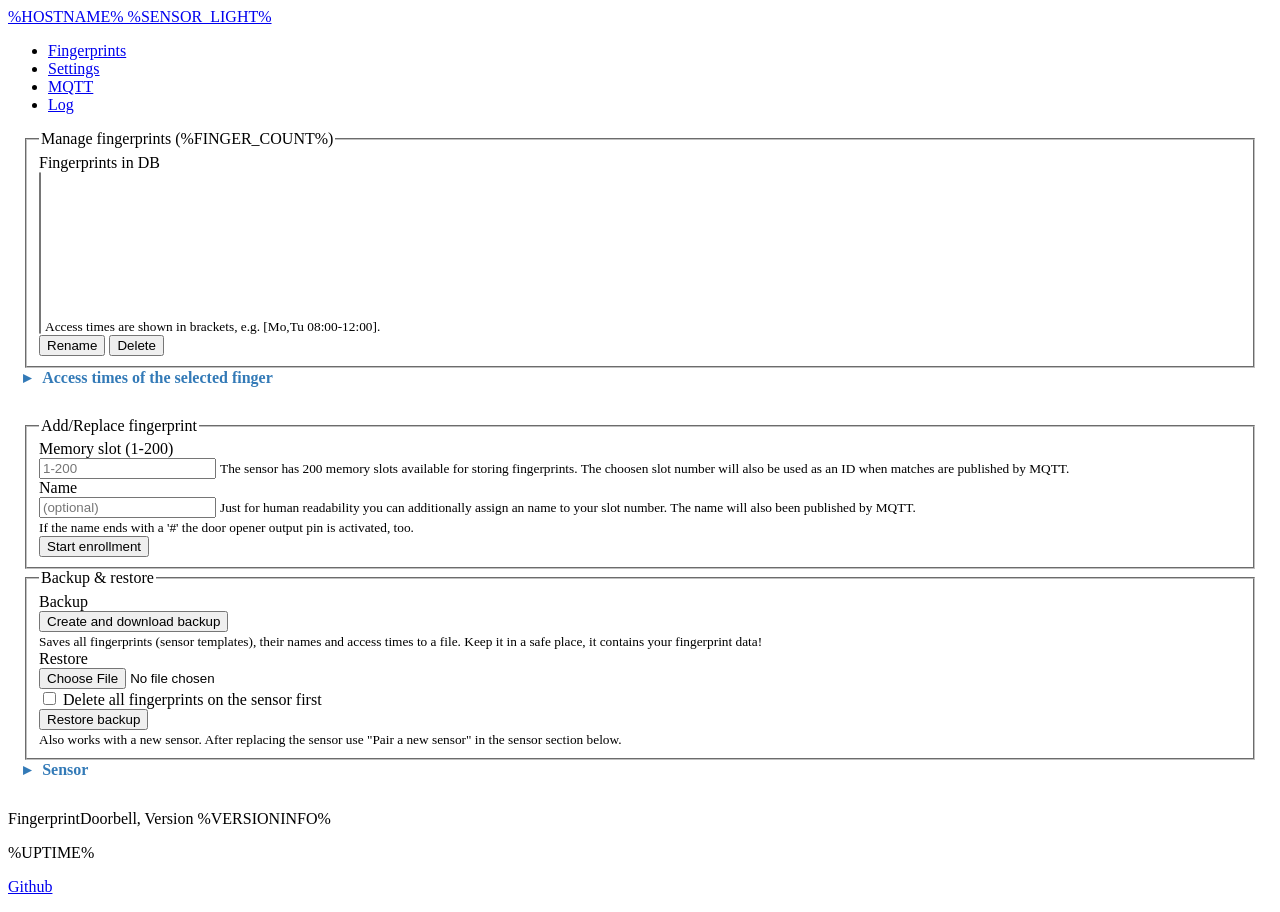
==== data/index.html @ 145e6b55 "v0.9.0: web UI cleanup, merge system page into log page Menu is now Fingerprints / Settings / MQTT /" ====
<!DOCTYPE html>
<html>
<head>
  <!-- created with https://bootstrapformbuilder.com/ -->
  <title>FingerprintDoorbell</title>
  <meta name="viewport" content="width=device-width, initial-scale=1" charset="utf-8">
  <link rel="icon" href="data:,">
  <link rel="stylesheet" type="text/css" href="bootstrap.min.css">
  <style>
	.alert-custom{
		background-color:#cecece;
		color:rgb(0, 0, 0);
	}
	.form-horizontal{
		margin-left: 15px;
		margin-right: 15px;
	}
	.collapsible {
		margin-bottom: 15px;
	}
	.collapsible summary {
		cursor: pointer;
		font-weight: bold;
		color: #337ab7;
		margin: 0 0 15px 0;
		list-style: none;
	}
	.collapsible summary::-webkit-details-marker {
		display: none;
	}
	.collapsible summary::before {
		content: "\25B8";
		display: inline-block;
		width: 1.2em;
	}
	.collapsible[open] summary::before {
		content: "\25BE";
	}
	.weekdays label {
		margin-right: 10px;
		font-weight: normal;
	}
  </style>
</head>
<body>
	<script>
		if (!!window.EventSource) {
			var source = new EventSource('/events');

			source.addEventListener('open', function(e) {
				console.log("Events Connected");
			}, false);

			source.addEventListener('error', function(e) {
				if (e.target.readyState != EventSource.OPEN) {
				console.log("Events Disconnected");
				}
			}, false);

			// the full log is on the log page; here the latest messages are only shown while an action is running
			// (enrollment, delete, ...). The server sends the old messages right after connecting, skip those.
			var firstMessage = true;
			var hideTimer = null;
			source.addEventListener('message', function(e) {
				var show = !firstMessage;
				if (firstMessage) {
					firstMessage = false;
					try { show = sessionStorage.getItem('showStatus') === '1'; sessionStorage.removeItem('showStatus'); } catch (err) {}
				}
				if (!show) return;
				var box = document.getElementById('statusBox');
				box.innerHTML = e.data;
				box.style.display = '';
				clearTimeout(hideTimer);
				hideTimer = setTimeout(function() { box.style.display = 'none'; }, 30000);
			}, false);

			// event is fired when server side fingerlist was changed (e.g. enrollment of new finger)
			source.addEventListener('fingerlist', function(e) {
				console.log("fingerlist", e.data);
				document.getElementById('selectedFingerprint').innerHTML = e.data;
				fillAccessForm();
			}, false);

		}

		// called by forms that redirect back to this page, so the status box shows the result
		function rememberStatus()
		{
			try { sessionStorage.setItem('showStatus', '1'); } catch (err) {}
			return true;
		}

		function reconnectSensor()
		{
			var info = document.getElementById('sensorReconnectInfo');
			info.textContent = ' reconnecting, this takes up to 10 seconds...';
			fetch('/sensor/reconnect', {method: 'POST'}).then(function() {
				setTimeout(function() { location.reload(); }, 12000);
			}).catch(function() { info.textContent = ' request failed'; });
		}

		function selectedFingerOption()
		{
			var list = document.getElementById("selectedFingerprint");
			return list.selectedIndex >= 0 ? list.options[list.selectedIndex] : null;
		}

		function askForNewName(e)
		{
			var option = selectedFingerOption();
			if (!option) {
				e.preventDefault();
				return;
			}
			var strOldName = option.getAttribute('data-name') || '';
			var newname = prompt('New Name?', strOldName);
			if (newname === null)
				document.getElementById('renameNewName').value = strOldName;
			else
				document.getElementById('renameNewName').value = newname;
		}

		function pad(n) { return (n < 10 ? '0' : '') + n; }
		// no modulo operator here: the template processor of the web server treats the percent sign as placeholder
		function minutesToTime(m) { m = parseInt(m, 10); var h = Math.floor(m / 60); var min = m - h * 60; if (h >= 24) h -= 24; return pad(h) + ':' + pad(min); }

		// fills the access time form with the schedule of the selected finger
		function fillAccessForm()
		{
			var option = selectedFingerOption();
			var form = document.getElementById('accessForm');
			if (!form) return;
			if (!option) {
				document.getElementById('accessFingerLabel').textContent = '(no finger selected)';
				return;
			}
			document.getElementById('accessFingerId').value = option.value;
			document.getElementById('accessFingerLabel').textContent = option.value + ' - ' + (option.getAttribute('data-name') || '');
			var days = parseInt(option.getAttribute('data-days'), 10);
			var from = parseInt(option.getAttribute('data-from'), 10);
			var to = parseInt(option.getAttribute('data-to'), 10);
			var mode = 'always';
			if (days === 0) mode = 'disabled';
			else if (!(days === 127 && from === 0 && to === 1440)) mode = 'restricted';
			form.querySelector('input[name=accessMode][value=' + mode + ']').checked = true;
			for (var d = 0; d < 7; d++)
				document.getElementById('day' + d).checked = mode !== 'restricted' || (days & (1 << d)) !== 0;
			document.getElementById('accessFrom').value = minutesToTime(mode === 'restricted' ? from : 0);
			document.getElementById('accessTo').value = (mode === 'restricted' && to !== 1440) ? minutesToTime(to) : '23:59';
			updateAccessMode();
		}

		function updateAccessMode()
		{
			var restricted = document.querySelector('input[name=accessMode][value=restricted]').checked;
			document.getElementById('accessRestrictions').style.display = restricted ? '' : 'none';
		}

		// backup / restore: the sensor work is done by the device in the background, so poll the status
		function setBackupStatus(text, isError)
		{
			var el = document.getElementById('backupStatus');
			el.textContent = text;
			el.className = isError ? 'text-danger' : 'text-muted';
		}

		function pollBackupStatus(onDone)
		{
			fetch('/backup/status').then(function (r) { return r.json(); }).then(function (status) {
				if (status.state === 'running') {
					setBackupStatus(status.message + (status.total ? ' (' + status.progress + '/' + status.total + ')' : ''), false);
					setTimeout(function () { pollBackupStatus(onDone); }, 1000);
				} else {
					setBackupStatus(status.message, status.state === 'error');
					document.getElementById('btnCreateBackup').disabled = false;
					document.getElementById('btnRestore').disabled = false;
					if (status.state === 'done' && onDone) onDone();
				}
			}).catch(function () { setTimeout(function () { pollBackupStatus(onDone); }, 2000); });
		}

		function createBackup()
		{
			document.getElementById('btnCreateBackup').disabled = true;
			setBackupStatus('Starting backup...', false);
			fetch('/backup/create', { method: 'POST' }).then(function (r) { return r.json(); }).then(function (status) {
				if (status.state === 'error') {
					setBackupStatus(status.message, true);
					document.getElementById('btnCreateBackup').disabled = false;
					return;
				}
				pollBackupStatus(function () { window.location = '/backup/download'; });
			});
		}

		function restoreBackup()
		{
			var fileInput = document.getElementById('restoreFile');
			if (!fileInput.files.length) {
				setBackupStatus('Please choose a backup file first.', true);
				return;
			}
			var clearFirst = document.getElementById('clearFirst').checked;
			if (!confirm('Restore the fingerprints from "' + fileInput.files[0].name + '"?' + (clearFirst ? '\nAll fingerprints currently stored on the sensor will be deleted first!' : '\nFingerprints with the same slot number will be overwritten.')))
				return;
			var data = new FormData();
			if (clearFirst) data.append('clearFirst', 'on');
			data.append('file', fileInput.files[0]);
			document.getElementById('btnRestore').disabled = true;
			setBackupStatus('Uploading...', false);
			fetch('/backup/restore', { method: 'POST', body: data }).then(function (r) { return r.json(); }).then(function (status) {
				if (status.state === 'error') {
					setBackupStatus(status.message, true);
					document.getElementById('btnRestore').disabled = false;
					return;
				}
				pollBackupStatus(null);
			}).catch(function () {
				setBackupStatus('Upload failed.', true);
				document.getElementById('btnRestore').disabled = false;
			});
		}

		document.addEventListener('DOMContentLoaded', function () {
			document.getElementById('selectedFingerprint').addEventListener('change', fillAccessForm);
			var radios = document.querySelectorAll('input[name=accessMode]');
			for (var i = 0; i < radios.length; i++) radios[i].addEventListener('change', updateAccessMode);
			fillAccessForm();
		});
    </script>

	<nav class="navbar navbar-inverse">
		<div class="container-fluid">
		  <div class="navbar-header">
			<a class="navbar-brand" href="/">%HOSTNAME% %SENSOR_LIGHT%</a>
		  </div>
		  <ul class="nav navbar-nav">
			<li class="active"><a href="#">Fingerprints</a></li>
			<li><a href="settings">Settings</a></li>
			<li><a href="mqtt">MQTT</a></li>
			<li><a href="log">Log</a></li>
		  </ul>
		</div>
	</nav>

	<div class="alert alert-custom" id="statusBox" role="alert" style="display: none"></div>

	<form class="form-horizontal" action="/editFingerprints" onsubmit="return rememberStatus()">
	<fieldset>

	<!-- Form Name -->
	<legend>Manage fingerprints (%FINGER_COUNT%)</legend>

	<!-- Select Multiple -->
	<div class="form-group">
	  <label class="col-md-4 control-label" for="selectedFingerprint">Fingerprints in DB</label>
	  <div class="col-md-4">
		<select id="selectedFingerprint" name="selectedFingerprint" class="form-control" size="10">
		  %FINGERLIST%
		</select>
		<input type="hidden" id="renameNewName" name="renameNewName" type="text" class="form-control input-md">
		<small class="text-muted">Access times are shown in brackets, e.g. [Mo,Tu 08:00-12:00].</small>
	  </div>
	</div>

	<!-- Button (Double) -->
	<div class="form-group">
	  <label class="col-md-4 control-label" for="btnRename"></label>
	  <div class="col-md-8">
		<button id="btnRename" name="btnRename" class="btn btn-info" onclick="askForNewName(event)">Rename</button>
		<button id="btnDelete" name="btnDelete" class="btn btn-danger" onclick="return confirm('Delete the selected fingerprint?')">Delete</button>
	  </div>
	</div>

	</fieldset>
	</form>

	<form class="form-horizontal" id="accessForm" action="/access" method="post">
	<details class="collapsible">
	<summary>Access times of the selected finger</summary>
	<input type="hidden" id="accessFingerId" name="accessFingerId" value="">

	<div class="form-group">
	  <label class="col-md-4 control-label">Finger</label>
	  <div class="col-md-4">
		<p class="form-control-static" id="accessFingerLabel"></p>
	  </div>
	</div>

	<div class="form-group">
	  <label class="col-md-4 control-label">Access</label>
	  <div class="col-md-4">
		<label class="radio-inline"><input type="radio" name="accessMode" value="always" checked> Always</label>
		<label class="radio-inline"><input type="radio" name="accessMode" value="restricted"> Only at certain times</label>
		<label class="radio-inline"><input type="radio" name="accessMode" value="disabled"> Disabled</label>
	  </div>
	</div>

	<div id="accessRestrictions">
	  <div class="form-group">
		<label class="col-md-4 control-label">Weekdays</label>
		<div class="col-md-4 weekdays">
		  <label><input type="checkbox" id="day0" name="day0"> Mo</label>
		  <label><input type="checkbox" id="day1" name="day1"> Tu</label>
		  <label><input type="checkbox" id="day2" name="day2"> We</label>
		  <label><input type="checkbox" id="day3" name="day3"> Th</label>
		  <label><input type="checkbox" id="day4" name="day4"> Fr</label>
		  <label><input type="checkbox" id="day5" name="day5"> Sa</label>
		  <label><input type="checkbox" id="day6" name="day6"> Su</label>
		</div>
	  </div>
	  <div class="form-group">
		<label class="col-md-4 control-label" for="accessFrom">Time</label>
		<div class="col-md-2">
		  <input type="time" id="accessFrom" name="accessFrom" class="form-control" value="00:00">
		</div>
		<div class="col-md-2">
		  <input type="time" id="accessTo" name="accessTo" class="form-control" value="23:59">
		</div>
		<div class="col-md-4 col-md-offset-4">
		  <small class="text-muted">From - to. A window over midnight (e.g. 22:00 - 06:00) is possible. Outside of the allowed times the finger is
			not accepted: no match is published, the door is not opened and "accessDenied" is published instead. Needs a working time (NTP).</small>
		</div>
	  </div>
	</div>

	<div class="form-group">
	  <label class="col-md-4 control-label"></label>
	  <div class="col-md-4">
		<button id="btnSaveAccess" name="btnSaveAccess" class="btn btn-success">Save access times</button>
	  </div>
	</div>
	</details>
	</form>

	<form class="form-horizontal" action="/enroll" onsubmit="return rememberStatus()">
	<fieldset>

	<!-- Form Name -->
	<legend>Add/Replace fingerprint</legend>

	<!-- Text input-->
	<div class="form-group">
	  <label class="col-md-4 control-label" for="newFingerprintId">Memory slot (1-200)</label>
	  <div class="col-md-4">
	  <input id="newFingerprintId" name="newFingerprintId" type="text" placeholder="1-200" class="form-control input-md" required="">
	  <small class="text-muted">The sensor has 200 memory slots available for storing fingerprints. The choosen slot number will also be used as an ID when matches are published by MQTT.</small>
	  </div>
	</div>

	<!-- Text input-->
	<div class="form-group">
	  <label class="col-md-4 control-label" for="newFingerprintName">Name</label>
	  <div class="col-md-4">
	  <input id="newFingerprintName" name="newFingerprintName" type="text" placeholder="(optional)" class="form-control input-md">
	  <small class="text-muted">Just for human readability you can additionally assign an name to your slot number. The name will also been published by MQTT.<br>
		If the name ends with a '#' the door opener output pin is activated, too.</small>
	  </div>
	</div>

	<!-- Button -->
	<div class="form-group">
	  <label class="col-md-4 control-label" for="startEnrollment"></label>
	  <div class="col-md-4">
		<button id="startEnrollment" name="startEnrollment" class="btn btn-success">Start enrollment</button>
	  </div>
	</div>

	</fieldset>
	</form>

	<div class="form-horizontal">
	<fieldset>
	<legend>Backup &amp; restore</legend>

	<div class="form-group">
	  <label class="col-md-4 control-label">Backup</label>
	  <div class="col-md-4">
		<button id="btnCreateBackup" type="button" class="btn btn-info" onclick="createBackup()">Create and download backup</button><br>
		<small class="text-muted">Saves all fingerprints (sensor templates), their names and access times to a file. Keep it in a safe
		  place, it contains your fingerprint data!</small>
	  </div>
	</div>

	<div class="form-group">
	  <label class="col-md-4 control-label" for="restoreFile">Restore</label>
	  <div class="col-md-4">
		<input type="file" id="restoreFile" accept=".fpdb">
		<div class="checkbox">
		  <label><input type="checkbox" id="clearFirst"> Delete all fingerprints on the sensor first</label>
		</div>
		<button id="btnRestore" type="button" class="btn btn-warning" onclick="restoreBackup()">Restore backup</button><br>
		<small class="text-muted">Also works with a new sensor. After replacing the sensor use "Pair a new sensor" in the sensor section below.</small>
	  </div>
	</div>

	<div class="form-group">
	  <label class="col-md-4 control-label"></label>
	  <div class="col-md-4">
		<span id="backupStatus" class="text-muted"></span>
	  </div>
	</div>
	</fieldset>
	</div>

	<form class="form-horizontal" onsubmit="return rememberStatus()">
	<details class="collapsible">
	<summary>Sensor</summary>

	<div class="form-group">
	  <label class="col-md-4 control-label">State</label>
	  <div class="col-md-4">
		<p class="form-control-static">%SENSOR_STATE%</p>
	  </div>
	</div>

	<div class="form-group">
	  <label class="col-md-4 control-label">Connection</label>
	  <div class="col-md-8">
		<button type="button" id="btnSensorReconnect" class="btn btn-default" onclick="reconnectSensor()">Reconnect sensor</button>
		<span id="sensorReconnectInfo"></span>
	  </div>
	</div>

	<div class="form-group">
	  <label class="col-md-4 control-label">Pairing</label>
	  <div class="col-md-4">
		<button id="btnDoPairing" name="btnDoPairing" class="btn btn-warning" type="submit" formaction="pairing">Pair a new sensor</button><br>
		<small class="text-muted">Needed after replacing the sensor. The sensor only accepts this device afterwards.</small>
	  </div>
	</div>

	<div class="form-group">
	  <label class="col-md-4 control-label">Delete</label>
	  <div class="col-md-4">
		<button id="btnDeleteAllFingerprints" name="btnDeleteAllFingerprints" class="btn btn-danger" type="submit"
		  formaction="deleteAllFingerprints" onclick="return confirm('This will delete all fingerprints. Are you sure you wanna do that?')">Delete all fingerprints</button>
	  </div>
	</div>
	</details>
	</form>

	<p></p>
	<nav class="navbar navbar-default ">
		<div class="container-fluid">
			<p class="navbar-text">FingerprintDoorbell, Version %VERSIONINFO%</p>
			<p class="navbar-text">%UPTIME%</p>
			<p class="navbar-text"><a href="https://github.com/Kalored/FingerprintDoorbell-geronet1" target="_blank">Github</a></p>
		</div>
	</nav>

</body>
</html>
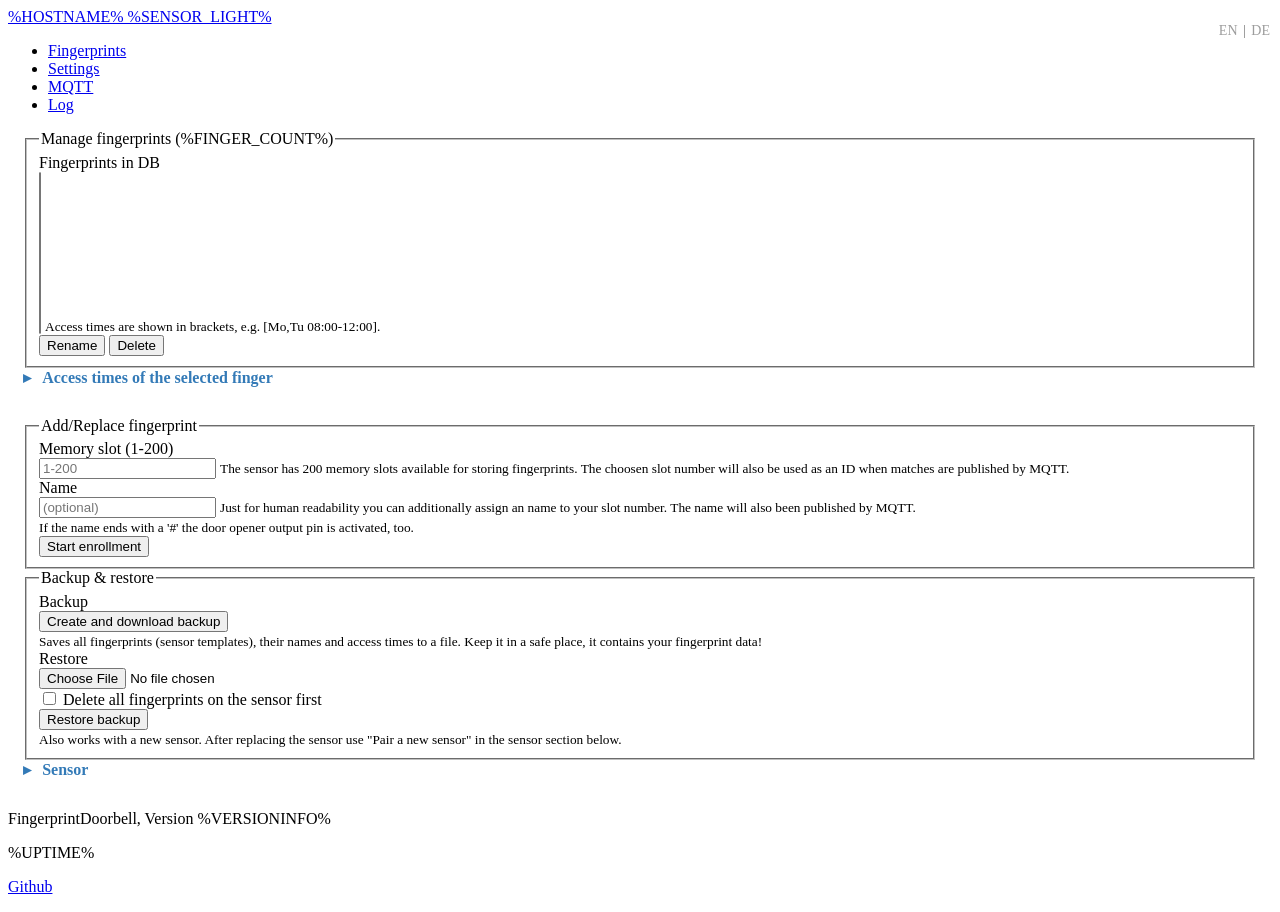
==== commit 403f6f6a: "v0.11.0: web interface in English and German Language switch EN | DE on the right of the navbar, sav" ====
--- a/data/index.html
+++ b/data/index.html
@@ -1,11 +1,12 @@
 <!DOCTYPE html>
-<html>
+<html lang="%LANG%">
 <head>
   <!-- created with https://bootstrapformbuilder.com/ -->
   <title>FingerprintDoorbell</title>
   <meta name="viewport" content="width=device-width, initial-scale=1" charset="utf-8">
   <link rel="icon" href="data:,">
   <link rel="stylesheet" type="text/css" href="bootstrap.min.css">
+  <script src="i18n.js?v=%VERSIONINFO%"></script>
   <style>
 	.alert-custom{
 		background-color:#cecece;
@@ -94,10 +95,10 @@
 		function reconnectSensor()
 		{
 			var info = document.getElementById('sensorReconnectInfo');
-			info.textContent = ' reconnecting, this takes up to 10 seconds...';
+			info.textContent = ' ' + t('reconnecting, this takes up to 10 seconds...');
 			fetch('/sensor/reconnect', {method: 'POST'}).then(function() {
 				setTimeout(function() { location.reload(); }, 12000);
-			}).catch(function() { info.textContent = ' request failed'; });
+			}).catch(function() { info.textContent = ' ' + t('request failed'); });
 		}
 
 		function selectedFingerOption()
@@ -114,7 +115,7 @@
 				return;
 			}
 			var strOldName = option.getAttribute('data-name') || '';
-			var newname = prompt('New Name?', strOldName);
+			var newname = prompt(t('New Name?'), strOldName);
 			if (newname === null)
 				document.getElementById('renameNewName').value = strOldName;
 			else
@@ -202,7 +203,7 @@
 				return;
 			}
 			var clearFirst = document.getElementById('clearFirst').checked;
-			if (!confirm('Restore the fingerprints from "' + fileInput.files[0].name + '"?' + (clearFirst ? '\nAll fingerprints currently stored on the sensor will be deleted first!' : '\nFingerprints with the same slot number will be overwritten.')))
+			if (!confirm(t('Restore the fingerprints from') + ' "' + fileInput.files[0].name + '"?\n' + t(clearFirst ? 'All fingerprints currently stored on the sensor will be deleted first!' : 'Fingerprints with the same slot number will be overwritten.')))
 				return;
 			var data = new FormData();
 			if (clearFirst) data.append('clearFirst', 'on');
@@ -232,6 +233,7 @@
 
 	<nav class="navbar navbar-inverse">
 		<div class="container-fluid">
+			<span class="lang-switch"><a href="#" class="lang-en" onclick="return setLanguage('en')">EN</a> | <a href="#" class="lang-de" onclick="return setLanguage('de')">DE</a></span>
 		  <div class="navbar-header">
 			<a class="navbar-brand" href="/">%HOSTNAME% %SENSOR_LIGHT%</a>
 		  </div>
@@ -244,7 +246,7 @@
 		</div>
 	</nav>
 
-	<div class="alert alert-custom" id="statusBox" role="alert" style="display: none"></div>
+	<div class="alert alert-custom notranslate" id="statusBox" role="alert" style="display: none"></div>
 
 	<form class="form-horizontal" action="/editFingerprints" onsubmit="return rememberStatus()">
 	<fieldset>
@@ -269,7 +271,7 @@
 	  <label class="col-md-4 control-label" for="btnRename"></label>
 	  <div class="col-md-8">
 		<button id="btnRename" name="btnRename" class="btn btn-info" onclick="askForNewName(event)">Rename</button>
-		<button id="btnDelete" name="btnDelete" class="btn btn-danger" onclick="return confirm('Delete the selected fingerprint?')">Delete</button>
+		<button id="btnDelete" name="btnDelete" class="btn btn-danger" onclick="return confirm(t('Delete the selected fingerprint?'))">Delete</button>
 	  </div>
 	</div>
 
@@ -405,7 +407,7 @@
 	</div>
 
 	<form class="form-horizontal" onsubmit="return rememberStatus()">
-	<details class="collapsible">
+	<details class="collapsible" id="sensorDetails">
 	<summary>Sensor</summary>
 
 	<div class="form-group">
@@ -424,6 +426,44 @@
 	</div>
 
 	<div class="form-group">
+	  <label class="col-md-4 control-label">Touch ring</label>
+	  <div class="col-md-8">
+		<label class="checkbox-inline"><input type="checkbox" id="ringLedSwitch"> LED ring on</label>
+		<label class="checkbox-inline"><input type="checkbox" id="ringIgnoreSwitch"> Ignore touch ring</label><br>
+		<small class="text-muted">Touch ring pin (GPIO 5): <b id="ringPin">?</b>. "Ignore touch ring" scans without the ring signal and is reset by a restart. More details under Settings, LED ring.</small>
+	  </div>
+	</div>
+	<script>
+		(function () {
+			var lastClick = 0;
+			function send(key, on) {
+				var body = new URLSearchParams();
+				body.append(key, on ? '1' : '0');
+				lastClick = Date.now();
+				fetch('/sensor/ring', { method: 'POST', body: body });
+			}
+			document.getElementById('ringLedSwitch').addEventListener('change', function () { send('led', this.checked); });
+			document.getElementById('ringIgnoreSwitch').addEventListener('change', function () { send('ignore', this.checked); });
+			function poll() {
+				fetch('/sensor/status').then(function (r) { return r.json(); }).then(function (j) {
+					document.getElementById('ringPin').textContent = j.pin ? 'touched' : 'idle (not touched)';
+					if (Date.now() - lastClick > 3000) {
+						document.getElementById('ringLedSwitch').checked = j.led;
+						document.getElementById('ringIgnoreSwitch').checked = j.ignore;
+					}
+				}).catch(function () { });
+			}
+			// only poll while the sensor section is open
+			var details = document.getElementById('sensorDetails');
+			var timer = null;
+			details.addEventListener('toggle', function () {
+				if (details.open) { poll(); timer = setInterval(poll, 2000); }
+				else clearInterval(timer);
+			});
+		})();
+	</script>
+
+	<div class="form-group">
 	  <label class="col-md-4 control-label">Pairing</label>
 	  <div class="col-md-4">
 		<button id="btnDoPairing" name="btnDoPairing" class="btn btn-warning" type="submit" formaction="pairing">Pair a new sensor</button><br>
@@ -435,7 +475,7 @@
 	  <label class="col-md-4 control-label">Delete</label>
 	  <div class="col-md-4">
 		<button id="btnDeleteAllFingerprints" name="btnDeleteAllFingerprints" class="btn btn-danger" type="submit"
-		  formaction="deleteAllFingerprints" onclick="return confirm('This will delete all fingerprints. Are you sure you wanna do that?')">Delete all fingerprints</button>
+		  formaction="deleteAllFingerprints" onclick="return confirm(t('This will delete all fingerprints. Are you sure you wanna do that?'))">Delete all fingerprints</button>
 	  </div>
 	</div>
 	</details>
@@ -446,7 +486,7 @@
 		<div class="container-fluid">
 			<p class="navbar-text">FingerprintDoorbell, Version %VERSIONINFO%</p>
 			<p class="navbar-text">%UPTIME%</p>
-			<p class="navbar-text"><a href="https://github.com/Kalored/FingerprintDoorbell-geronet1" target="_blank">Github</a></p>
+			<p class="navbar-text"><a href="https://github.com/Kalored/FingerprintDoorbell-NG" target="_blank">Github</a></p>
 		</div>
 	</nav>
 
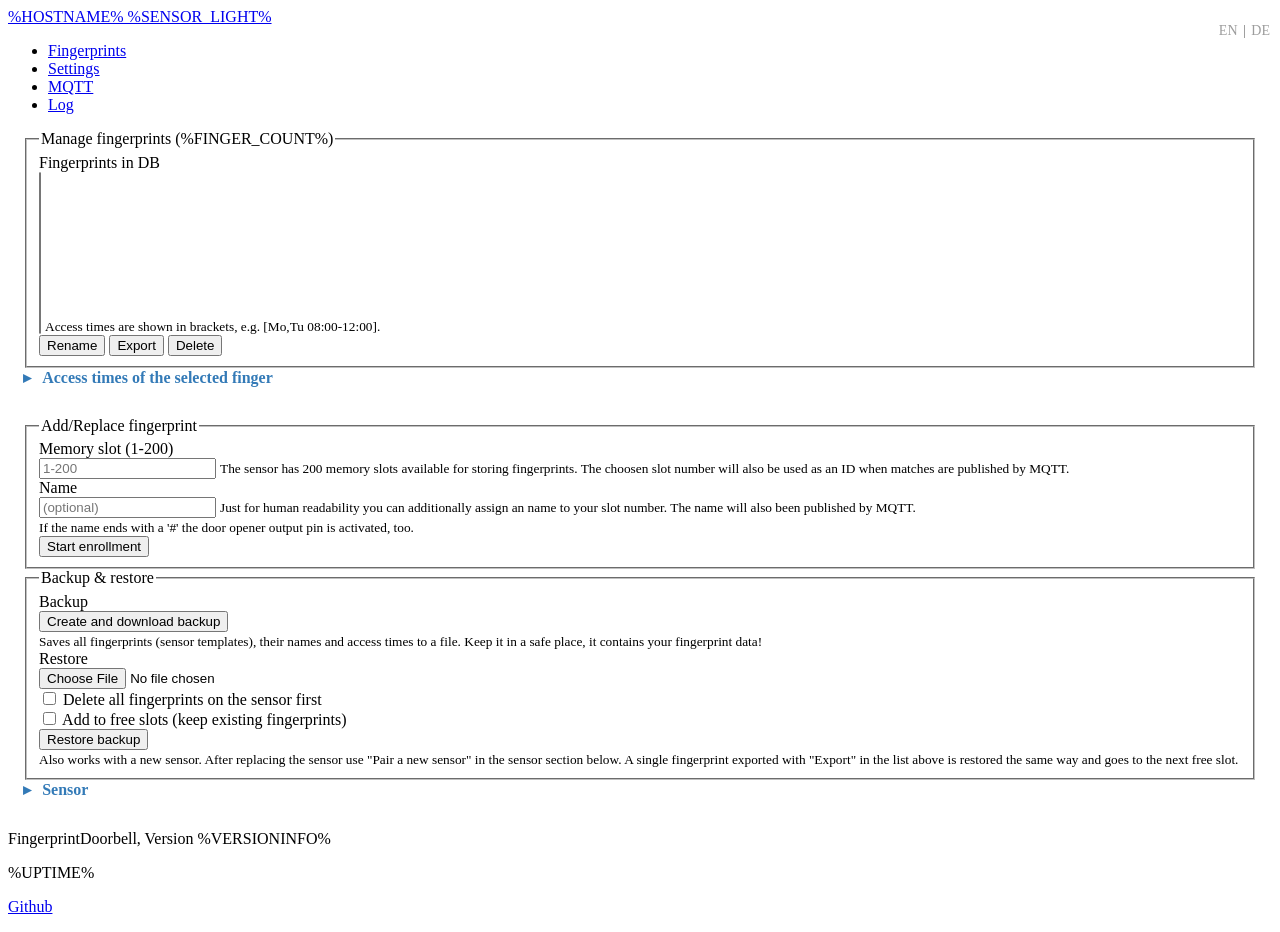
==== commit 32799755: "v0.12.0: export single fingerprints, import into the next free slot Co-Authored-By: Claude Sonnet 5." ====
--- a/data/index.html
+++ b/data/index.html
@@ -161,9 +161,13 @@
 		// backup / restore: the sensor work is done by the device in the background, so poll the status
 		function setBackupStatus(text, isError)
 		{
-			var el = document.getElementById('backupStatus');
-			el.textContent = text;
-			el.className = isError ? 'text-danger' : 'text-muted';
+			var ids = ['backupStatus', 'exportStatus'];
+			for (var i = 0; i < ids.length; i++) {
+				var el = document.getElementById(ids[i]);
+				if (!el) continue;
+				el.textContent = text;
+				el.className = isError ? 'text-danger' : 'text-muted';
+			}
 		}
 
 		function pollBackupStatus(onDone)
@@ -195,6 +199,48 @@
 			});
 		}
 
+		// exports only the selected fingerprint (slot number, name, access times and template) as .fpdb file
+		function exportFinger()
+		{
+			var option = selectedFingerOption();
+			if (!option) {
+				setBackupStatus(t('No fingerprint selected.'), true);
+				return;
+			}
+			document.getElementById('btnExport').disabled = true;
+			setBackupStatus(t('Starting backup...'), false);
+			fetch('/backup/create?id=' + encodeURIComponent(option.value), { method: 'POST' }).then(function (r) { return r.json(); }).then(function (status) {
+				if (status.state === 'error') {
+					setBackupStatus(status.message, true);
+					document.getElementById('btnExport').disabled = false;
+					return;
+				}
+				pollBackupStatus(function () { document.getElementById('btnExport').disabled = false; window.location = '/backup/download'; });
+			}).catch(function () {
+				setBackupStatus(t('request failed'), true);
+				document.getElementById('btnExport').disabled = false;
+			});
+		}
+
+		// the two restore options exclude each other
+		function restoreOptionChanged(changed)
+		{
+			var clear = document.getElementById('clearFirst');
+			var free = document.getElementById('addToFree');
+			if (changed === 'clear' && clear.checked) free.checked = false;
+			if (changed === 'free' && free.checked) clear.checked = false;
+		}
+
+		// a file of a single fingerprint ("finger-5-...") is added to a free slot by default
+		function restoreFileChanged()
+		{
+			var fileInput = document.getElementById('restoreFile');
+			if (fileInput.files.length && fileInput.files[0].name.indexOf('finger-') === 0) {
+				document.getElementById('addToFree').checked = true;
+				restoreOptionChanged('free');
+			}
+		}
+
 		function restoreBackup()
 		{
 			var fileInput = document.getElementById('restoreFile');
@@ -203,10 +249,13 @@
 				return;
 			}
 			var clearFirst = document.getElementById('clearFirst').checked;
-			if (!confirm(t('Restore the fingerprints from') + ' "' + fileInput.files[0].name + '"?\n' + t(clearFirst ? 'All fingerprints currently stored on the sensor will be deleted first!' : 'Fingerprints with the same slot number will be overwritten.')))
+			var addToFree = document.getElementById('addToFree').checked;
+			var warning = clearFirst ? 'All fingerprints currently stored on the sensor will be deleted first!' : (addToFree ? 'The fingerprints are added to the next free slots, nothing is overwritten.' : 'Fingerprints with the same slot number will be overwritten.');
+			if (!confirm(t('Restore the fingerprints from') + ' "' + fileInput.files[0].name + '"?\n' + t(warning)))
 				return;
 			var data = new FormData();
 			if (clearFirst) data.append('clearFirst', 'on');
+			else if (addToFree) data.append('addToFree', 'on');
 			data.append('file', fileInput.files[0]);
 			document.getElementById('btnRestore').disabled = true;
 			setBackupStatus('Uploading...', false);
@@ -271,7 +320,9 @@
 	  <label class="col-md-4 control-label" for="btnRename"></label>
 	  <div class="col-md-8">
 		<button id="btnRename" name="btnRename" class="btn btn-info" onclick="askForNewName(event)">Rename</button>
-		<button id="btnDelete" name="btnDelete" class="btn btn-danger" onclick="return confirm(t('Delete the selected fingerprint?'))">Delete</button>
+		<button id="btnExport" type="button" class="btn btn-default" onclick="exportFinger()">Export</button>
+		<button id="btnDelete" name="btnDelete" class="btn btn-danger" onclick="return confirm(t('Delete the selected fingerprint?'))">Delete</button><br>
+		<small id="exportStatus" class="text-muted"></small>
 	  </div>
 	</div>
 
@@ -388,12 +439,16 @@
 	<div class="form-group">
 	  <label class="col-md-4 control-label" for="restoreFile">Restore</label>
 	  <div class="col-md-4">
-		<input type="file" id="restoreFile" accept=".fpdb">
+		<input type="file" id="restoreFile" accept=".fpdb" onchange="restoreFileChanged()">
 		<div class="checkbox">
-		  <label><input type="checkbox" id="clearFirst"> Delete all fingerprints on the sensor first</label>
+		  <label><input type="checkbox" id="clearFirst" onchange="restoreOptionChanged('clear')"> Delete all fingerprints on the sensor first</label>
+		</div>
+		<div class="checkbox">
+		  <label><input type="checkbox" id="addToFree" onchange="restoreOptionChanged('free')"> Add to free slots (keep existing fingerprints)</label>
 		</div>
 		<button id="btnRestore" type="button" class="btn btn-warning" onclick="restoreBackup()">Restore backup</button><br>
-		<small class="text-muted">Also works with a new sensor. After replacing the sensor use "Pair a new sensor" in the sensor section below.</small>
+		<small class="text-muted">Also works with a new sensor. After replacing the sensor use "Pair a new sensor" in the sensor section below.
+		  A single fingerprint exported with "Export" in the list above is restored the same way and goes to the next free slot.</small>
 	  </div>
 	</div>
 
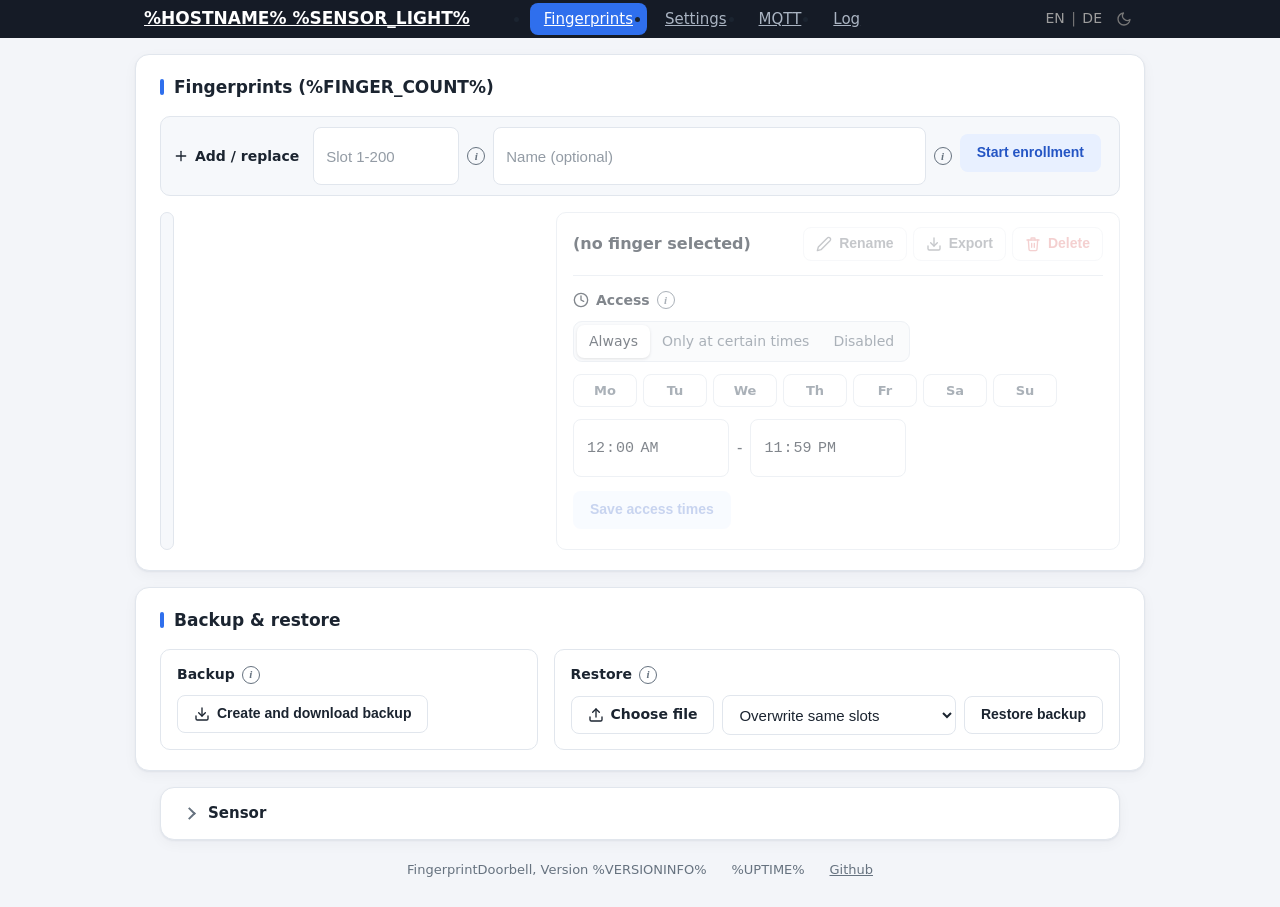
==== commit 3d90be1e: "v0.13.0: new web interface (cards, tabs, light/dark mode) Co-Authored-By: Claude Sonnet 5.5 <noreply" ====
--- a/data/index.html
+++ b/data/index.html
@@ -6,42 +6,8 @@
   <meta name="viewport" content="width=device-width, initial-scale=1" charset="utf-8">
   <link rel="icon" href="data:,">
   <link rel="stylesheet" type="text/css" href="bootstrap.min.css">
+  <link rel="stylesheet" type="text/css" href="style.css?v=%VERSIONINFO%">
   <script src="i18n.js?v=%VERSIONINFO%"></script>
-  <style>
-	.alert-custom{
-		background-color:#cecece;
-		color:rgb(0, 0, 0);
-	}
-	.form-horizontal{
-		margin-left: 15px;
-		margin-right: 15px;
-	}
-	.collapsible {
-		margin-bottom: 15px;
-	}
-	.collapsible summary {
-		cursor: pointer;
-		font-weight: bold;
-		color: #337ab7;
-		margin: 0 0 15px 0;
-		list-style: none;
-	}
-	.collapsible summary::-webkit-details-marker {
-		display: none;
-	}
-	.collapsible summary::before {
-		content: "\25B8";
-		display: inline-block;
-		width: 1.2em;
-	}
-	.collapsible[open] summary::before {
-		content: "\25BE";
-	}
-	.weekdays label {
-		margin-right: 10px;
-		font-weight: normal;
-	}
-  </style>
 </head>
 <body>
 	<script>
@@ -68,7 +34,7 @@
 					firstMessage = false;
 					try { show = sessionStorage.getItem('showStatus') === '1'; sessionStorage.removeItem('showStatus'); } catch (err) {}
 				}
-				if (!show) return;
+				if (!show || backupJobActive) return;
 				var box = document.getElementById('statusBox');
 				box.innerHTML = e.data;
 				box.style.display = '';
@@ -130,21 +96,26 @@
 		function fillAccessForm()
 		{
 			var option = selectedFingerOption();
-			var form = document.getElementById('accessForm');
-			if (!form) return;
+			var panel = document.getElementById('fingerDetail');
+			if (!panel) return;
+			panel.classList.toggle('empty', !option);
+			var inputs = panel.querySelectorAll('button, input');
+			for (var k = 0; k < inputs.length; k++) inputs[k].disabled = !option;
 			if (!option) {
 				document.getElementById('accessFingerLabel').textContent = '(no finger selected)';
+				document.getElementById('accessFingerSlot').textContent = '';
 				return;
 			}
 			document.getElementById('accessFingerId').value = option.value;
-			document.getElementById('accessFingerLabel').textContent = option.value + ' - ' + (option.getAttribute('data-name') || '');
+			document.getElementById('accessFingerSlot').textContent = option.value;
+			document.getElementById('accessFingerLabel').textContent = option.getAttribute('data-name') || '';
 			var days = parseInt(option.getAttribute('data-days'), 10);
 			var from = parseInt(option.getAttribute('data-from'), 10);
 			var to = parseInt(option.getAttribute('data-to'), 10);
 			var mode = 'always';
 			if (days === 0) mode = 'disabled';
 			else if (!(days === 127 && from === 0 && to === 1440)) mode = 'restricted';
-			form.querySelector('input[name=accessMode][value=' + mode + ']').checked = true;
+			document.querySelector('input[name=accessMode][value=' + mode + ']').checked = true;
 			for (var d = 0; d < 7; d++)
 				document.getElementById('day' + d).checked = mode !== 'restricted' || (days & (1 << d)) !== 0;
 			document.getElementById('accessFrom').value = minutesToTime(mode === 'restricted' ? from : 0);
@@ -159,6 +130,12 @@
 		}
 
 		// backup / restore: the sensor work is done by the device in the background, so poll the status
+		// while a backup/export/restore runs its progress is shown next to the buttons, not in the status box at the top
+		var backupJobActive = false;
+		var backupJobTimer = null;
+		function startBackupJob() { clearTimeout(backupJobTimer); backupJobActive = true; backupJobTimer = setTimeout(function () { backupJobActive = false; }, 120000); }
+		function endBackupJob() { clearTimeout(backupJobTimer); backupJobTimer = setTimeout(function () { backupJobActive = false; }, 3000); }
+
 		function setBackupStatus(text, isError)
 		{
 			var ids = ['backupStatus', 'exportStatus'];
@@ -178,6 +155,7 @@
 					setTimeout(function () { pollBackupStatus(onDone); }, 1000);
 				} else {
 					setBackupStatus(status.message, status.state === 'error');
+					endBackupJob();
 					document.getElementById('btnCreateBackup').disabled = false;
 					document.getElementById('btnRestore').disabled = false;
 					if (status.state === 'done' && onDone) onDone();
@@ -187,6 +165,7 @@
 
 		function createBackup()
 		{
+			startBackupJob();
 			document.getElementById('btnCreateBackup').disabled = true;
 			setBackupStatus('Starting backup...', false);
 			fetch('/backup/create', { method: 'POST' }).then(function (r) { return r.json(); }).then(function (status) {
@@ -207,6 +186,7 @@
 				setBackupStatus(t('No fingerprint selected.'), true);
 				return;
 			}
+			startBackupJob();
 			document.getElementById('btnExport').disabled = true;
 			setBackupStatus(t('Starting backup...'), false);
 			fetch('/backup/create?id=' + encodeURIComponent(option.value), { method: 'POST' }).then(function (r) { return r.json(); }).then(function (status) {
@@ -222,23 +202,13 @@
 			});
 		}
 
-		// the two restore options exclude each other
-		function restoreOptionChanged(changed)
-		{
-			var clear = document.getElementById('clearFirst');
-			var free = document.getElementById('addToFree');
-			if (changed === 'clear' && clear.checked) free.checked = false;
-			if (changed === 'free' && free.checked) clear.checked = false;
-		}
-
 		// a file of a single fingerprint ("finger-5-...") is added to a free slot by default
 		function restoreFileChanged()
 		{
 			var fileInput = document.getElementById('restoreFile');
-			if (fileInput.files.length && fileInput.files[0].name.indexOf('finger-') === 0) {
-				document.getElementById('addToFree').checked = true;
-				restoreOptionChanged('free');
-			}
+			document.getElementById('restoreFileName').textContent = fileInput.files.length ? fileInput.files[0].name : t('Choose file');
+			if (fileInput.files.length && fileInput.files[0].name.indexOf('finger-') === 0)
+				document.getElementById('restoreMode').value = 'free';
 		}
 
 		function restoreBackup()
@@ -248,8 +218,9 @@
 				setBackupStatus('Please choose a backup file first.', true);
 				return;
 			}
-			var clearFirst = document.getElementById('clearFirst').checked;
-			var addToFree = document.getElementById('addToFree').checked;
+			var mode = document.getElementById('restoreMode').value;
+			var clearFirst = mode === 'clear';
+			var addToFree = mode === 'free';
 			var warning = clearFirst ? 'All fingerprints currently stored on the sensor will be deleted first!' : (addToFree ? 'The fingerprints are added to the next free slots, nothing is overwritten.' : 'Fingerprints with the same slot number will be overwritten.');
 			if (!confirm(t('Restore the fingerprints from') + ' "' + fileInput.files[0].name + '"?\n' + t(warning)))
 				return;
@@ -257,6 +228,7 @@
 			if (clearFirst) data.append('clearFirst', 'on');
 			else if (addToFree) data.append('addToFree', 'on');
 			data.append('file', fileInput.files[0]);
+			startBackupJob();
 			document.getElementById('btnRestore').disabled = true;
 			setBackupStatus('Uploading...', false);
 			fetch('/backup/restore', { method: 'POST', body: data }).then(function (r) { return r.json(); }).then(function (status) {
@@ -297,168 +269,94 @@
 
 	<div class="alert alert-custom notranslate" id="statusBox" role="alert" style="display: none"></div>
 
-	<form class="form-horizontal" action="/editFingerprints" onsubmit="return rememberStatus()">
-	<fieldset>
-
-	<!-- Form Name -->
-	<legend>Manage fingerprints (%FINGER_COUNT%)</legend>
-
-	<!-- Select Multiple -->
-	<div class="form-group">
-	  <label class="col-md-4 control-label" for="selectedFingerprint">Fingerprints in DB</label>
-	  <div class="col-md-4">
-		<select id="selectedFingerprint" name="selectedFingerprint" class="form-control" size="10">
+	<!-- the three forms of this page are empty on purpose: the inputs and buttons reference them with the form attribute, so the layout is free -->
+	<form id="editForm" action="/editFingerprints" onsubmit="return rememberStatus()"></form>
+	<form id="enrollForm" action="/enroll" onsubmit="return rememberStatus()"></form>
+	<form id="accessForm" action="/access" method="post"></form>
+
+	<div class="form-horizontal">
+	<h2 class="card-title">Fingerprints (%FINGER_COUNT%)</h2>
+
+	<div class="addbar">
+	  <span class="addbar-label"><svg class="ic" viewBox="0 0 24 24"><line x1="12" y1="5" x2="12" y2="19"/><line x1="5" y1="12" x2="19" y2="12"/></svg> Add / replace</span>
+	  <input id="newFingerprintId" name="newFingerprintId" form="enrollForm" type="text" inputmode="numeric" placeholder="Slot 1-200" title="Memory slot" class="form-control input-md slot-input" required="">
+	  <span class="tip" tabindex="0" data-tip="The sensor has 200 memory slots available for storing fingerprints. The choosen slot number will also be used as an ID when matches are published by MQTT.">i</span>
+	  <input id="newFingerprintName" name="newFingerprintName" form="enrollForm" type="text" placeholder="Name (optional)" class="form-control input-md name-input">
+	  <span class="tip r" tabindex="0" data-tip="Just for human readability you can additionally assign an name to your slot number. The name will also been published by MQTT. If the name ends with a '#' the door opener output pin is activated, too.">i</span>
+	  <button id="startEnrollment" name="startEnrollment" form="enrollForm" class="btn btn-primary">Start enrollment</button>
+	</div>
+
+	<div class="finger-grid">
+	  <div class="finger-list">
+		<select id="selectedFingerprint" name="selectedFingerprint" form="editForm" class="form-control" size="8">
 		  %FINGERLIST%
 		</select>
-		<input type="hidden" id="renameNewName" name="renameNewName" type="text" class="form-control input-md">
-		<small class="text-muted">Access times are shown in brackets, e.g. [Mo,Tu 08:00-12:00].</small>
-	  </div>
-	</div>
-
-	<!-- Button (Double) -->
-	<div class="form-group">
-	  <label class="col-md-4 control-label" for="btnRename"></label>
-	  <div class="col-md-8">
-		<button id="btnRename" name="btnRename" class="btn btn-info" onclick="askForNewName(event)">Rename</button>
-		<button id="btnExport" type="button" class="btn btn-default" onclick="exportFinger()">Export</button>
-		<button id="btnDelete" name="btnDelete" class="btn btn-danger" onclick="return confirm(t('Delete the selected fingerprint?'))">Delete</button><br>
+		<input type="hidden" id="renameNewName" name="renameNewName" form="editForm">
+	  </div>
+
+	  <div class="finger-detail empty" id="fingerDetail">
+		<div class="detail-head">
+		  <div class="detail-title"><span class="slot-badge" id="accessFingerSlot"></span><span id="accessFingerLabel"></span></div>
+		  <div class="icon-actions">
+			<button id="btnRename" name="btnRename" form="editForm" class="btn btn-default btn-icon" title="Rename" onclick="askForNewName(event)"><svg class="ic" viewBox="0 0 24 24"><path d="M17 3a2.83 2.83 0 1 1 4 4L7.5 20.5 2 22l1.5-5.5L17 3z"/></svg><span>Rename</span></button>
+			<button id="btnExport" type="button" class="btn btn-default btn-icon" title="Export" onclick="exportFinger()"><svg class="ic" viewBox="0 0 24 24"><path d="M21 15v4a2 2 0 0 1-2 2H5a2 2 0 0 1-2-2v-4"/><polyline points="7 10 12 15 17 10"/><line x1="12" y1="15" x2="12" y2="3"/></svg><span>Export</span></button>
+			<button id="btnDelete" name="btnDelete" form="editForm" class="btn btn-danger btn-icon" title="Delete" onclick="return confirm(t('Delete the selected fingerprint?'))"><svg class="ic" viewBox="0 0 24 24"><polyline points="3 6 5 6 21 6"/><path d="M19 6l-1 14a2 2 0 0 1-2 2H8a2 2 0 0 1-2-2L5 6"/><path d="M10 11v6M14 11v6"/><path d="M9 6V4a1 1 0 0 1 1-1h4a1 1 0 0 1 1 1v2"/></svg><span>Delete</span></button>
+		  </div>
+		</div>
 		<small id="exportStatus" class="text-muted"></small>
-	  </div>
-	</div>
-
-	</fieldset>
-	</form>
-
-	<form class="form-horizontal" id="accessForm" action="/access" method="post">
-	<details class="collapsible">
-	<summary>Access times of the selected finger</summary>
-	<input type="hidden" id="accessFingerId" name="accessFingerId" value="">
-
-	<div class="form-group">
-	  <label class="col-md-4 control-label">Finger</label>
-	  <div class="col-md-4">
-		<p class="form-control-static" id="accessFingerLabel"></p>
-	  </div>
-	</div>
-
-	<div class="form-group">
-	  <label class="col-md-4 control-label">Access</label>
-	  <div class="col-md-4">
-		<label class="radio-inline"><input type="radio" name="accessMode" value="always" checked> Always</label>
-		<label class="radio-inline"><input type="radio" name="accessMode" value="restricted"> Only at certain times</label>
-		<label class="radio-inline"><input type="radio" name="accessMode" value="disabled"> Disabled</label>
-	  </div>
-	</div>
-
-	<div id="accessRestrictions">
-	  <div class="form-group">
-		<label class="col-md-4 control-label">Weekdays</label>
-		<div class="col-md-4 weekdays">
-		  <label><input type="checkbox" id="day0" name="day0"> Mo</label>
-		  <label><input type="checkbox" id="day1" name="day1"> Tu</label>
-		  <label><input type="checkbox" id="day2" name="day2"> We</label>
-		  <label><input type="checkbox" id="day3" name="day3"> Th</label>
-		  <label><input type="checkbox" id="day4" name="day4"> Fr</label>
-		  <label><input type="checkbox" id="day5" name="day5"> Sa</label>
-		  <label><input type="checkbox" id="day6" name="day6"> Su</label>
+
+		<input type="hidden" id="accessFingerId" name="accessFingerId" form="accessForm" value="">
+		<div class="detail-section">
+		  <div class="detail-label"><svg class="ic" viewBox="0 0 24 24"><circle cx="12" cy="12" r="10"/><polyline points="12 6 12 12 16 14"/></svg> Access <span class="tip" tabindex="0" data-tip="From - to. A window over midnight (e.g. 22:00 - 06:00) is possible. Outside of the allowed times the finger is not accepted: no match is published, the door is not opened and &quot;accessDenied&quot; is published instead. Needs a working time (NTP).">i</span></div>
+		  <div class="seg">
+			<label><input type="radio" name="accessMode" form="accessForm" value="always" checked><span>Always</span></label>
+			<label><input type="radio" name="accessMode" form="accessForm" value="restricted"><span>Only at certain times</span></label>
+			<label><input type="radio" name="accessMode" form="accessForm" value="disabled"><span>Disabled</span></label>
+		  </div>
+		  <div id="accessRestrictions">
+			<div class="chips weekdays">
+			  <label class="chip"><input type="checkbox" id="day0" name="day0" form="accessForm"><span>Mo</span></label>
+			  <label class="chip"><input type="checkbox" id="day1" name="day1" form="accessForm"><span>Tu</span></label>
+			  <label class="chip"><input type="checkbox" id="day2" name="day2" form="accessForm"><span>We</span></label>
+			  <label class="chip"><input type="checkbox" id="day3" name="day3" form="accessForm"><span>Th</span></label>
+			  <label class="chip"><input type="checkbox" id="day4" name="day4" form="accessForm"><span>Fr</span></label>
+			  <label class="chip"><input type="checkbox" id="day5" name="day5" form="accessForm"><span>Sa</span></label>
+			  <label class="chip"><input type="checkbox" id="day6" name="day6" form="accessForm"><span>Su</span></label>
+			</div>
+			<div class="timerange">
+			  <input type="time" id="accessFrom" name="accessFrom" form="accessForm" class="form-control" value="00:00">
+			  <span>-</span>
+			  <input type="time" id="accessTo" name="accessTo" form="accessForm" class="form-control" value="23:59">
+			</div>
+		  </div>
+		  <button id="btnSaveAccess" name="btnSaveAccess" form="accessForm" class="btn btn-primary">Save access times</button>
 		</div>
 	  </div>
-	  <div class="form-group">
-		<label class="col-md-4 control-label" for="accessFrom">Time</label>
-		<div class="col-md-2">
-		  <input type="time" id="accessFrom" name="accessFrom" class="form-control" value="00:00">
+	</div>
+	</div>
+
+	<div class="form-horizontal">
+	<h2 class="card-title">Backup &amp; restore</h2>
+	<div class="backup-grid">
+	  <div class="backup-box">
+		<div class="detail-label">Backup <span class="tip" tabindex="0" data-tip="Saves all fingerprints (sensor templates), their names and access times to a file. Keep it in a safe place, it contains your fingerprint data!">i</span></div>
+		<button id="btnCreateBackup" type="button" class="btn btn-default btn-icon" onclick="createBackup()"><svg class="ic" viewBox="0 0 24 24"><path d="M21 15v4a2 2 0 0 1-2 2H5a2 2 0 0 1-2-2v-4"/><polyline points="7 10 12 15 17 10"/><line x1="12" y1="15" x2="12" y2="3"/></svg><span>Create and download backup</span></button>
+	  </div>
+	  <div class="backup-box">
+		<div class="detail-label">Restore <span class="tip" tabindex="0" data-tip="Also works with a new sensor. After replacing the sensor use &quot;Pair a new sensor&quot; in the sensor section below. A single fingerprint exported with &quot;Export&quot; is restored the same way and goes to the next free slot.">i</span></div>
+		<div class="restore-row">
+		  <label class="file-pick btn btn-default btn-icon" for="restoreFile"><svg class="ic" viewBox="0 0 24 24"><path d="M21 15v4a2 2 0 0 1-2 2H5a2 2 0 0 1-2-2v-4"/><polyline points="17 8 12 3 7 8"/><line x1="12" y1="3" x2="12" y2="15"/></svg><span id="restoreFileName">Choose file</span></label>
+		  <input type="file" id="restoreFile" accept=".fpdb" onchange="restoreFileChanged()" class="file-hidden">
+		  <select id="restoreMode" class="form-control">
+			<option value="overwrite">Overwrite same slots</option>
+			<option value="free">Add to free slots</option>
+			<option value="clear">Delete all first</option>
+		  </select>
+		  <button id="btnRestore" type="button" class="btn btn-default" onclick="restoreBackup()">Restore backup</button>
 		</div>
-		<div class="col-md-2">
-		  <input type="time" id="accessTo" name="accessTo" class="form-control" value="23:59">
-		</div>
-		<div class="col-md-4 col-md-offset-4">
-		  <small class="text-muted">From - to. A window over midnight (e.g. 22:00 - 06:00) is possible. Outside of the allowed times the finger is
-			not accepted: no match is published, the door is not opened and "accessDenied" is published instead. Needs a working time (NTP).</small>
-		</div>
-	  </div>
-	</div>
-
-	<div class="form-group">
-	  <label class="col-md-4 control-label"></label>
-	  <div class="col-md-4">
-		<button id="btnSaveAccess" name="btnSaveAccess" class="btn btn-success">Save access times</button>
-	  </div>
-	</div>
-	</details>
-	</form>
-
-	<form class="form-horizontal" action="/enroll" onsubmit="return rememberStatus()">
-	<fieldset>
-
-	<!-- Form Name -->
-	<legend>Add/Replace fingerprint</legend>
-
-	<!-- Text input-->
-	<div class="form-group">
-	  <label class="col-md-4 control-label" for="newFingerprintId">Memory slot (1-200)</label>
-	  <div class="col-md-4">
-	  <input id="newFingerprintId" name="newFingerprintId" type="text" placeholder="1-200" class="form-control input-md" required="">
-	  <small class="text-muted">The sensor has 200 memory slots available for storing fingerprints. The choosen slot number will also be used as an ID when matches are published by MQTT.</small>
-	  </div>
-	</div>
-
-	<!-- Text input-->
-	<div class="form-group">
-	  <label class="col-md-4 control-label" for="newFingerprintName">Name</label>
-	  <div class="col-md-4">
-	  <input id="newFingerprintName" name="newFingerprintName" type="text" placeholder="(optional)" class="form-control input-md">
-	  <small class="text-muted">Just for human readability you can additionally assign an name to your slot number. The name will also been published by MQTT.<br>
-		If the name ends with a '#' the door opener output pin is activated, too.</small>
-	  </div>
-	</div>
-
-	<!-- Button -->
-	<div class="form-group">
-	  <label class="col-md-4 control-label" for="startEnrollment"></label>
-	  <div class="col-md-4">
-		<button id="startEnrollment" name="startEnrollment" class="btn btn-success">Start enrollment</button>
-	  </div>
-	</div>
-
-	</fieldset>
-	</form>
-
-	<div class="form-horizontal">
-	<fieldset>
-	<legend>Backup &amp; restore</legend>
-
-	<div class="form-group">
-	  <label class="col-md-4 control-label">Backup</label>
-	  <div class="col-md-4">
-		<button id="btnCreateBackup" type="button" class="btn btn-info" onclick="createBackup()">Create and download backup</button><br>
-		<small class="text-muted">Saves all fingerprints (sensor templates), their names and access times to a file. Keep it in a safe
-		  place, it contains your fingerprint data!</small>
-	  </div>
-	</div>
-
-	<div class="form-group">
-	  <label class="col-md-4 control-label" for="restoreFile">Restore</label>
-	  <div class="col-md-4">
-		<input type="file" id="restoreFile" accept=".fpdb" onchange="restoreFileChanged()">
-		<div class="checkbox">
-		  <label><input type="checkbox" id="clearFirst" onchange="restoreOptionChanged('clear')"> Delete all fingerprints on the sensor first</label>
-		</div>
-		<div class="checkbox">
-		  <label><input type="checkbox" id="addToFree" onchange="restoreOptionChanged('free')"> Add to free slots (keep existing fingerprints)</label>
-		</div>
-		<button id="btnRestore" type="button" class="btn btn-warning" onclick="restoreBackup()">Restore backup</button><br>
-		<small class="text-muted">Also works with a new sensor. After replacing the sensor use "Pair a new sensor" in the sensor section below.
-		  A single fingerprint exported with "Export" in the list above is restored the same way and goes to the next free slot.</small>
-	  </div>
-	</div>
-
-	<div class="form-group">
-	  <label class="col-md-4 control-label"></label>
-	  <div class="col-md-4">
-		<span id="backupStatus" class="text-muted"></span>
-	  </div>
-	</div>
-	</fieldset>
+	  </div>
+	</div>
+	<small id="backupStatus" class="text-muted"></small>
 	</div>
 
 	<form class="form-horizontal" onsubmit="return rememberStatus()">
@@ -485,7 +383,7 @@
 	  <div class="col-md-8">
 		<label class="checkbox-inline"><input type="checkbox" id="ringLedSwitch"> LED ring on</label>
 		<label class="checkbox-inline"><input type="checkbox" id="ringIgnoreSwitch"> Ignore touch ring</label><br>
-		<small class="text-muted">Touch ring pin (GPIO 5): <b id="ringPin">?</b>. "Ignore touch ring" scans without the ring signal and is reset by a restart. More details under Settings, LED ring.</small>
+		<small class="text-muted">Touch ring pin (GPIO 5): <b id="ringPin">?</b></small> <span class="tip" tabindex="0" data-tip="&quot;Ignore touch ring&quot; scans without the ring signal and is reset by a restart. More details under Settings, LED ring.">i</span>
 	  </div>
 	</div>
 	<script>
@@ -519,10 +417,9 @@
 	</script>
 
 	<div class="form-group">
-	  <label class="col-md-4 control-label">Pairing</label>
+	  <label class="col-md-4 control-label">Pairing <span class="tip" tabindex="0" data-tip="Needed after replacing the sensor. The sensor only accepts this device afterwards.">i</span></label>
 	  <div class="col-md-4">
-		<button id="btnDoPairing" name="btnDoPairing" class="btn btn-warning" type="submit" formaction="pairing">Pair a new sensor</button><br>
-		<small class="text-muted">Needed after replacing the sensor. The sensor only accepts this device afterwards.</small>
+		<button id="btnDoPairing" name="btnDoPairing" class="btn btn-default" type="submit" formaction="pairing">Pair a new sensor</button>
 	  </div>
 	</div>
 
--- a/data/style.css
+++ b/data/style.css
@@ -0,0 +1,237 @@
+/* Look of the web interface, loaded after bootstrap.min.css (Bootstrap 3). Served as a plain file (not through the template processor), so percent signs are fine here. */
+:root {
+  --bg: #f3f5f9; --card: #ffffff; --inset: #f6f8fb; --text: #1b2430; --muted: #66727f; --border: #e1e6ed;
+  --accent: #2f6fed; --accent-soft: #e8f0ff; --accent-text: #2455c4; --ok: #1f9d55; --warn: #e08a00; --danger: #d64545; --info: #2f6fed;
+  --nav: #151b26; --nav-text: #aab4c2; --shadow: 0 1px 2px rgba(20, 30, 50, .06), 0 4px 14px rgba(20, 30, 50, .04);
+}
+/* dark colors: chosen by the browser setting, unless the light/dark switch in the top bar (data-theme) says otherwise */
+@media (prefers-color-scheme: dark) {
+  :root:not([data-theme="light"]) {
+    --bg: #0f141b; --card: #171e28; --inset: #1d2632; --text: #e4e9f0; --muted: #93a0af; --border: #2a3441;
+    --accent: #5b92ff; --accent-soft: #1d2b46; --accent-text: #8fb3ff; --ok: #36b36b; --warn: #f0a020; --danger: #ef6a6a; --info: #5b92ff;
+    --nav: #0b0f15; --nav-text: #93a0af; --shadow: none;
+  }
+}
+:root[data-theme="dark"] {
+    --bg: #0f141b; --card: #171e28; --inset: #1d2632; --text: #e4e9f0; --muted: #93a0af; --border: #2a3441;
+    --accent: #5b92ff; --accent-soft: #1d2b46; --accent-text: #8fb3ff; --ok: #36b36b; --warn: #f0a020; --danger: #ef6a6a; --info: #5b92ff;
+    --nav: #0b0f15; --nav-text: #93a0af; --shadow: none;
+}
+
+html { color-scheme: light dark; }
+:root[data-theme="light"] { color-scheme: light; }
+:root[data-theme="dark"] { color-scheme: dark; }
+body { background: var(--bg); color: var(--text); font-family: system-ui, -apple-system, "Segoe UI", Roboto, "Helvetica Neue", Arial, sans-serif; font-size: 15px; line-height: 1.5; margin: 0; }
+a { color: var(--accent); }
+a:hover, a:focus { color: var(--accent); text-decoration: underline; }
+h1, h2, h3 { color: var(--text); }
+h1 { font-size: 24px; font-weight: 650; margin: 24px auto 12px; max-width: 960px; padding: 0 4px; }
+h1 small { font-size: 14px; }
+.text-muted { color: var(--muted); }
+
+/* page width: everything except the full width top bar is a centered column */
+body > .form-horizontal, body > .card, body > .alert, body > details, body > h2, body > div:not(.navbar), body > p, body > nav.navbar-default {
+  max-width: 960px; margin-left: auto; margin-right: auto;
+}
+
+/* top bar */
+.navbar { border: 0; border-radius: 0; margin-bottom: 0; min-height: 0; }
+.navbar-inverse { background: var(--nav); position: sticky; top: 0; z-index: 20; box-shadow: 0 1px 0 rgba(255, 255, 255, .06); }
+.navbar-inverse > .container-fluid { display: flex; flex-wrap: wrap; align-items: center; max-width: 992px; margin: 0 auto; padding: 6px 16px; }
+.navbar-inverse .navbar-header { float: none; margin: 0 20px 0 0; order: 1; }
+.navbar-inverse .navbar-brand { float: none; height: auto; padding: 8px 0; color: #fff; font-weight: 650; font-size: 17px; }
+.navbar-inverse .navbar-nav { float: none; margin: 0; display: flex; flex-wrap: wrap; gap: 4px; order: 2; flex: 1; }
+.navbar-inverse .navbar-nav > li { float: none; }
+.navbar-inverse .navbar-nav > li > a { color: var(--nav-text); padding: 7px 14px; border-radius: 8px; font-weight: 500; }
+.navbar-inverse .navbar-nav > li > a:hover, .navbar-inverse .navbar-nav > li > a:focus { background: rgba(255, 255, 255, .08); color: #fff; text-decoration: none; }
+.navbar-inverse .navbar-nav > .active > a, .navbar-inverse .navbar-nav > .active > a:hover, .navbar-inverse .navbar-nav > .active > a:focus { background: var(--accent); color: #fff; }
+.lang-switch { order: 3; margin-left: auto; align-self: center; line-height: 1; color: var(--nav-text); font-size: 13px; }
+.lang-switch a { color: var(--nav-text); text-decoration: none; padding: 2px 4px; }
+.lang-switch a:hover { color: #fff; }
+.navbar-inverse .container-fluid > .lang-switch { position: static; float: none; margin: 0 0 0 auto; padding: 0; }
+#sensorLight { margin-left: 10px !important; }
+
+/* cards: every form block and every collapsible area */
+.form-horizontal, .card { background: var(--card); border: 1px solid var(--border); border-radius: 14px; box-shadow: var(--shadow); margin: 16px auto; padding: 20px 24px 8px; }
+.form-horizontal fieldset { min-width: 0; margin: 0; padding: 0; border: 0; }
+legend { display: block; width: 100%; border: 0; margin: 0 0 18px; padding: 0; font-size: 17px; font-weight: 650; color: var(--text); }
+/* plain sections of the log page get the same card and heading as the forms */
+.card { padding: 18px 24px; }
+.card > h4 { font-size: 17px; font-weight: 650; margin: 0 0 14px; color: var(--text); }
+.card > h4::before, legend::before, .card-title::before { content: ""; display: inline-block; width: 4px; height: 16px; border-radius: 2px; background: var(--accent); margin-right: 10px; vertical-align: -2px; }
+.card > h4 small { font-weight: 400; color: var(--muted); font-size: 13px; margin-left: 6px; }
+.card > p { margin: 0; }
+.card .well { margin: 0; }
+.card .table-responsive { border: 0; margin: 0 0 12px; }
+body > .container-fluid { max-width: 960px; margin: 16px auto 0; padding: 0; }
+body > .container-fluid > .alert, body > .container-fluid > .collapsible, body > .container-fluid > .card { margin-left: 0; margin-right: 0; }
+body > .container-fluid > .card, body > .container-fluid > form { margin-bottom: 16px; }
+
+/* rows: label left, control right, one column on small screens */
+.form-horizontal .form-group { display: flex; flex-wrap: wrap; align-items: flex-start; margin: 0 0 16px; }
+.form-horizontal .form-group::before, .form-horizontal .form-group::after { display: none; }
+.form-horizontal .form-group > [class*="col-"] { float: none; width: auto; margin-left: 0; padding: 0; flex: 1 1 280px; max-width: 620px; min-width: 0; }
+.form-horizontal .form-group > .col-md-4.control-label, .form-horizontal .form-group > label.col-md-4 { flex: 0 0 250px; max-width: 250px; margin-right: 20px; }
+.form-horizontal .form-group > .col-md-2 { flex: 0 1 140px; margin-right: 10px; }
+.form-horizontal .form-group > .col-md-2:has(.input-group) { flex-basis: 230px; }
+.form-horizontal .form-group > .col-md-offset-4 { margin-left: 270px; }
+.form-horizontal .control-label { text-align: left !important; padding: 8px 0 0; margin: 0; font-weight: 600; font-size: 14px; }
+.form-horizontal .form-control-static { padding: 8px 0 0; min-height: 0; margin: 0; }
+.form-horizontal small.inline { display: inline; }
+.form-horizontal small, .help-block { display: block; margin-top: 5px; font-size: 13px; line-height: 1.45; color: var(--muted); }
+.form-horizontal .btn + small, .form-horizontal button + br + small { margin-top: 8px; }
+@media (max-width: 767px) {
+  .form-horizontal { border-radius: 12px; margin: 12px; padding: 16px 16px 4px; }
+  .form-horizontal .form-group > .col-md-4.control-label, .form-horizontal .form-group > label.col-md-4 { flex-basis: 100%; max-width: none; margin-right: 0; padding-top: 0; }
+  .form-horizontal .form-group > [class*="col-"] { flex-basis: 100%; max-width: none; }
+  .form-horizontal .form-group > .col-md-offset-4 { margin-left: 0; }
+  .navbar-inverse .navbar-header { flex: 1 1 auto; margin: 0; }
+  .navbar-inverse .navbar-nav { order: 3; flex: 1 0 100%; }
+  .lang-switch { order: 2; }
+  body > .alert, body > details.collapsible { margin-left: 12px; margin-right: 12px; }
+  .navbar-default .navbar-text { float: none; margin: 4px 12px; }
+}
+
+/* inputs */
+.form-control { height: 40px; padding: 8px 12px; font-size: 15px; color: var(--text); background: var(--card); border: 1px solid var(--border); border-radius: 8px; box-shadow: none; transition: border-color .15s, box-shadow .15s; }
+.form-control:focus { border-color: var(--accent); box-shadow: 0 0 0 3px var(--accent-soft); outline: 0; }
+.form-control::placeholder { color: var(--muted); opacity: .7; }
+select.form-control[size], select[multiple].form-control { height: 230px; padding: 6px; background: var(--inset); }
+select[size] option, select[multiple] option { padding: 5px 10px; border-radius: 6px; margin-bottom: 2px; }
+select[size] option:checked, select[multiple] option:checked { background: var(--accent) linear-gradient(0deg, var(--accent), var(--accent)); color: #fff; }
+.input-group-addon { background: var(--inset); color: var(--muted); border: 1px solid var(--border); border-radius: 8px; }
+.input-group .form-control:first-child { border-radius: 8px 0 0 8px; }
+.input-group-addon:last-child { border-radius: 0 8px 8px 0; }
+.input-group-addon:first-child { border-radius: 8px 0 0 8px; }
+input[type="checkbox"], input[type="radio"] { accent-color: var(--accent); }
+.checkbox label, .radio label, .checkbox-inline, .radio-inline { font-weight: 400; }
+.weekdays label { margin-right: 12px; font-weight: 400; }
+input[type="file"] { font-size: 14px; color: var(--muted); max-width: 100%; }
+input[type="file"]::file-selector-button { font: inherit; font-weight: 500; color: var(--text); background: var(--inset); border: 1px solid var(--border); border-radius: 8px; padding: 7px 14px; margin-right: 10px; cursor: pointer; }
+input[type="file"]::file-selector-button:hover { border-color: var(--accent); }
+
+/* buttons: a soft tinted button for the main action, everything else is an outline button */
+.btn { border: 1px solid var(--border); border-radius: 8px; padding: 8px 16px; font-weight: 550; font-size: 14px; line-height: 1.4; background: var(--card); color: var(--text); transition: background .15s, border-color .15s, color .15s; box-shadow: none !important; }
+.btn:hover, .btn:focus { background: var(--inset); border-color: var(--accent); color: var(--text); outline: 0; }
+.btn-success, .btn-primary { background: var(--accent-soft); border-color: transparent; color: var(--accent-text); }
+.btn-success:hover, .btn-success:focus, .btn-primary:hover, .btn-primary:focus { background: var(--accent-soft); border-color: var(--accent); color: var(--accent-text); filter: brightness(.97); }
+.btn-info, .btn-warning, .btn-default { background: var(--card); border-color: var(--border); color: var(--text); }
+.btn-danger { background: var(--card); border-color: var(--border); color: var(--danger); }
+.btn-danger:hover, .btn-danger:focus { background: var(--danger); border-color: var(--danger); color: #fff; }
+.btn[disabled], .btn.disabled { opacity: .45; cursor: not-allowed; pointer-events: none; }
+.btn-sm { padding: 5px 12px; font-size: 13px; }
+.form-horizontal .btn { margin: 0 6px 6px 0; }
+.btn-icon { display: inline-flex; align-items: center; gap: 7px; }
+.ic { width: 16px; height: 16px; fill: none; stroke: currentColor; stroke-width: 2; stroke-linecap: round; stroke-linejoin: round; flex: none; }
+
+/* collapsible areas */
+.collapsible { background: var(--card); border: 1px solid var(--border); border-radius: 14px; box-shadow: var(--shadow); margin: 16px auto; padding: 0; overflow: hidden; }
+.collapsible > summary { display: flex; align-items: center; cursor: pointer; font-weight: 650; font-size: 15px; color: var(--text); margin: 0; padding: 14px 24px; list-style: none; user-select: none; }
+.collapsible > summary:hover { background: var(--inset); }
+.collapsible > summary::-webkit-details-marker { display: none; }
+.collapsible > summary::before { content: ""; width: 7px; height: 7px; margin-right: 14px; border-right: 2px solid var(--muted); border-bottom: 2px solid var(--muted); transform: rotate(-45deg); transition: transform .15s; flex: none; }
+.collapsible[open] > summary::before { transform: rotate(45deg); }
+.collapsible[open] > summary { border-bottom: 1px solid var(--border); margin-bottom: 18px; }
+.collapsible > *:not(summary), .form-horizontal .collapsible > *:not(summary) { margin-left: 24px; margin-right: 24px; }
+.collapsible > .form-group, .collapsible > div:last-child { margin-bottom: 18px; }
+/* a form block that only holds one collapsible area: no card around the card */
+.form-horizontal:has(> .collapsible:only-child) { background: none; border: 0; box-shadow: none; padding: 0; margin: 16px auto; }
+.form-horizontal .collapsible { box-shadow: none; background: var(--inset); margin: 4px 0 16px; border-radius: 10px; }
+.form-horizontal:has(> .collapsible:only-child) > .collapsible { background: var(--card); box-shadow: var(--shadow); border-radius: 14px; margin: 0; }
+.form-horizontal .collapsible > summary:hover { background: transparent; }
+.form-horizontal:has(> .collapsible:only-child) > .collapsible > summary:hover { background: var(--inset); }
+.form-horizontal .collapsible .form-control { background: var(--card); }
+
+/* messages, tables, logs */
+.alert { border: 1px solid var(--border); border-left-width: 4px; border-radius: 10px; padding: 12px 16px; margin: 16px auto; background: var(--card); color: var(--text); }
+.alert-custom { background: var(--accent-soft); border-color: var(--accent); }
+.alert-success { border-left-color: var(--ok); } .alert-warning { border-left-color: var(--warn); } .alert-danger { border-left-color: var(--danger); } .alert-info { border-left-color: var(--info); }
+.table { color: var(--text); margin-bottom: 12px; }
+.table > thead > tr > th { border-bottom: 1px solid var(--border); color: var(--muted); font-size: 12px; font-weight: 600; text-transform: uppercase; letter-spacing: .04em; }
+.table > tbody > tr > td, .table > tbody > tr > th { border-top: 1px solid var(--border); padding: 9px 8px; }
+.table-striped > tbody > tr:nth-of-type(odd) { background: var(--inset); }
+.well, pre { background: var(--inset); color: var(--text); border: 1px solid var(--border); border-radius: 10px; box-shadow: none; }
+pre { padding: 10px 12px; }
+
+/* key/value tables of the log page */
+.info th { width: 40ch; font-weight: 400; color: var(--muted); }
+
+/* footer */
+nav.navbar-default { background: transparent; border: 0; margin: 8px auto 24px; min-height: 0; text-align: center; }
+nav.navbar-default .container-fluid { padding: 0; }
+.navbar-default .navbar-text { display: inline-block; float: none; margin: 4px 10px; color: var(--muted); font-size: 13px; }
+.navbar-default .navbar-text a { color: var(--muted); }
+
+/* card heading used by the pages without a legend */
+.card-title { font-size: 17px; font-weight: 650; margin: 0 0 16px; color: var(--text); }
+
+/* info icon with a tooltip: keeps the pages free of long help texts */
+.tip { display: inline-flex; align-items: center; justify-content: center; width: 16px; height: 16px; margin-left: 6px; border: 1px solid var(--muted); border-radius: 50%; color: var(--muted); font: italic 600 11px/1 Georgia, serif; text-transform: none; cursor: help; position: relative; vertical-align: middle; }
+.tip:hover, .tip:focus { color: var(--accent); border-color: var(--accent); outline: 0; }
+.tip::after { content: attr(data-tip); position: absolute; left: -8px; top: calc(100% + 8px); width: max-content; max-width: min(320px, 72vw); white-space: normal; text-align: left; font: 400 12.5px/1.45 system-ui, -apple-system, "Segoe UI", Roboto, Arial, sans-serif; font-style: normal; background: var(--nav); color: #e8edf3; padding: 8px 11px; border-radius: 8px; display: none; z-index: 40; box-shadow: 0 6px 20px rgba(0, 0, 0, .25); pointer-events: none; }
+.tip:hover::after, .tip:focus::after { display: block; animation: tipin .15s ease-out; }
+@keyframes tipin { from { opacity: 0; transform: translateY(-3px); } to { opacity: 1; transform: none; } }
+.tip.r::after { left: auto; right: -8px; }
+
+/* settings tabs */
+.tabbar { display: flex; gap: 2px; margin: -6px -8px 20px; border-bottom: 1px solid var(--border); overflow-x: auto; }
+.tab { background: none; border: 0; border-bottom: 2px solid transparent; margin-bottom: -1px; padding: 10px 14px; color: var(--muted); font-size: 14px; font-weight: 550; white-space: nowrap; cursor: pointer; border-radius: 0; }
+.tab:hover { color: var(--text); }
+.tab.active { color: var(--accent); border-bottom-color: var(--accent); }
+.tab-panel[hidden], form[hidden], .savebar[hidden] { display: none; }
+.savebar { margin: 8px 0 12px; padding-top: 16px; border-top: 1px solid var(--border); }
+
+/* fingerprint page: add bar, list with detail panel, backup */
+.addbar { display: flex; flex-wrap: wrap; align-items: center; gap: 8px; background: var(--inset); border: 1px solid var(--border); border-radius: 10px; padding: 10px 12px; margin-bottom: 16px; }
+.addbar .tip { margin-left: 0; }
+.addbar-label { display: flex; align-items: center; gap: 6px; font-weight: 600; font-size: 14px; margin-right: 6px; }
+.slot-input { width: 120px; flex: none; }
+.name-input { flex: 1 1 180px; min-width: 140px; width: auto; }
+.finger-grid { display: grid; grid-template-columns: minmax(220px, 1fr) 1.5fr; gap: 20px; margin-bottom: 12px; }
+.finger-list select.form-control { height: 100%; min-height: 300px; }
+.finger-detail { border: 1px solid var(--border); border-radius: 10px; padding: 14px 16px; background: var(--card); min-width: 0; }
+.finger-detail.empty { opacity: .55; }
+.detail-head { display: flex; justify-content: space-between; align-items: center; gap: 10px; flex-wrap: wrap; margin-bottom: 4px; }
+.detail-title { display: flex; align-items: center; gap: 8px; min-width: 0; font-weight: 650; font-size: 16px; overflow-wrap: anywhere; }
+.slot-badge { min-width: 1.8em; padding: 1px 8px; border-radius: 6px; background: var(--accent-soft); color: var(--accent); font-size: 13px; font-weight: 650; text-align: center; }
+.slot-badge:empty { display: none; }
+.icon-actions { display: flex; flex-wrap: wrap; gap: 6px; }
+.icon-actions .btn { margin: 0; padding: 6px 12px; }
+.detail-section { margin-top: 14px; padding-top: 14px; border-top: 1px solid var(--border); }
+.detail-label { display: flex; align-items: center; gap: 7px; margin-bottom: 10px; font-weight: 600; font-size: 14px; }
+.detail-label .tip { margin-left: 0; }
+.seg { display: inline-flex; flex-wrap: wrap; margin-bottom: 12px; padding: 3px; background: var(--inset); border: 1px solid var(--border); border-radius: 9px; }
+.seg label { margin: 0; font-weight: 500; }
+.seg input, .chip input { position: absolute; opacity: 0; pointer-events: none; }
+.seg span { display: block; padding: 6px 12px; border-radius: 7px; color: var(--muted); font-size: 14px; cursor: pointer; }
+.seg input:checked + span { background: var(--card); color: var(--text); box-shadow: 0 1px 3px rgba(0, 0, 0, .18); }
+.seg input:focus-visible + span, .chip input:focus-visible + span { outline: 2px solid var(--accent); }
+.chips { display: flex; flex-wrap: wrap; gap: 6px; margin-bottom: 12px; }
+.chip { margin: 0 !important; }
+.chip span { display: block; min-width: 42px; padding: 6px 10px; border: 1px solid var(--border); border-radius: 8px; color: var(--muted); font-size: 13px; font-weight: 550; text-align: center; cursor: pointer; user-select: none; }
+.chip input:checked + span { background: var(--accent-soft); border-color: var(--accent); color: var(--accent-text); }
+.timerange { display: flex; align-items: center; gap: 8px; margin-bottom: 14px; }
+.timerange .form-control { width: 130px; }
+.backup-grid { display: grid; grid-template-columns: minmax(0, 1fr) minmax(0, 1.5fr); gap: 16px; }
+.backup-box { padding: 14px 16px; border: 1px solid var(--border); border-radius: 10px; background: var(--card); min-width: 0; }
+.backup-box .btn, .restore-row .btn { margin: 0; white-space: normal; text-align: left; }
+.restore-row { display: flex; flex-wrap: wrap; align-items: center; gap: 8px; }
+.restore-row .form-control { flex: 1 1 160px; width: auto; }
+.file-pick { cursor: pointer; max-width: 100%; }
+.file-pick span { max-width: 170px; overflow: hidden; text-overflow: ellipsis; white-space: nowrap; }
+#backupStatus { display: block; margin-top: 12px; }
+@media (max-width: 767px) {
+  .finger-grid, .backup-grid { grid-template-columns: 1fr; }
+  .finger-list select.form-control { min-height: 200px; }
+  .tabbar { margin-left: -4px; margin-right: -4px; }
+  .seg { display: flex; width: 100%; }
+  .seg label { flex: 1 1 auto; }
+  .seg span { padding: 6px 8px; font-size: 13px; text-align: center; }
+}
+.file-hidden { display: none !important; }
+
+/* light / dark switch next to the language switch */
+.theme-switch { background: none; border: 0; padding: 2px 4px; margin-left: 8px; color: inherit; cursor: pointer; line-height: 1; vertical-align: middle; border-radius: 6px; }
+.theme-switch:hover, .theme-switch:focus { color: var(--text); outline: 0; }
+.navbar-inverse .theme-switch:hover, .navbar-inverse .theme-switch:focus { color: #fff; }
+.theme-switch svg { width: 16px; height: 16px; fill: none; stroke: currentColor; stroke-width: 2; stroke-linecap: round; stroke-linejoin: round; display: block; }
